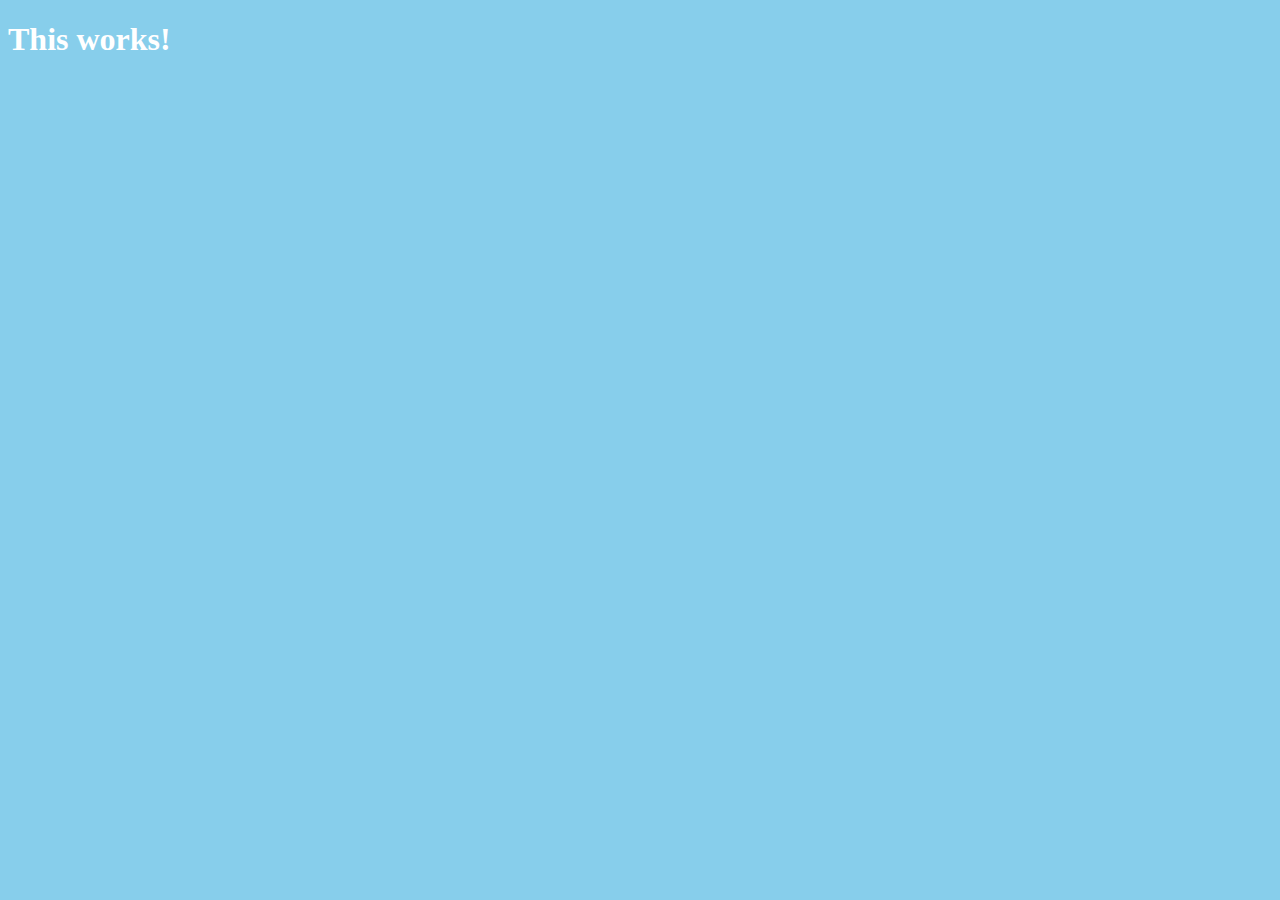
==== index.html @ b60f26b0 "simple calculator function using JavaScript" ====
<!DOCTYPE html>
<html>
  <head>
    <title>Something</title>
    <link rel="stylesheet" href="index.css"/>
  </head>
  <body>
    <h1>This works!</h1>
    <script src="index.js"></script>
  </body>
</html>
---- index.css ----
body {
  background-color: skyblue;
  color: white;
}
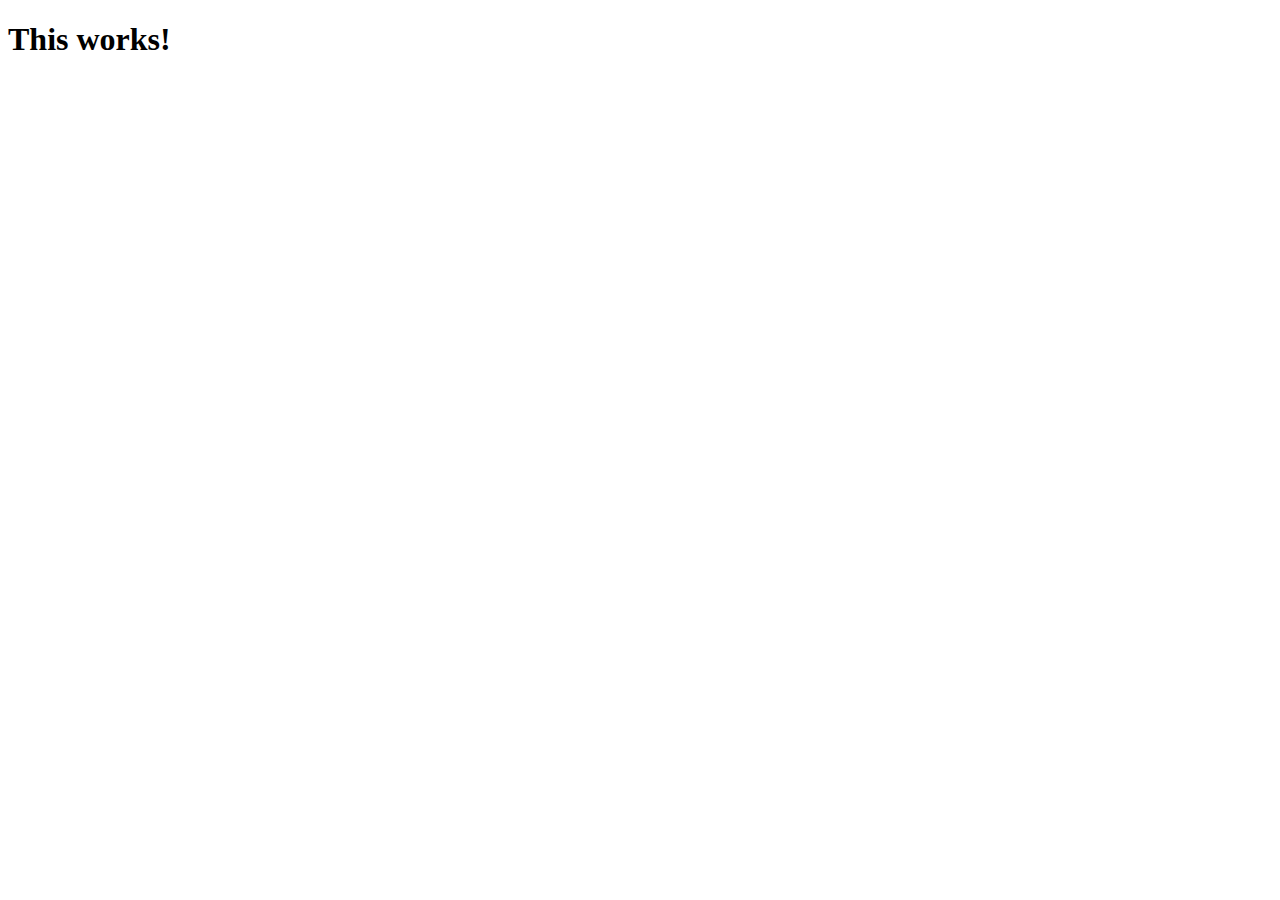
==== commit 880bf1d0: "Learning about JS DOM functions" ====
--- a/index.html
+++ b/index.html
@@ -5,7 +5,7 @@
     <link rel="stylesheet" href="index.css"/>
   </head>
   <body>
-    <h1>This works!</h1>
+    <h1 id="title">This works!</h1>
     <script src="index.js"></script>
   </body>
 </html>
--- a/index.css
+++ b/index.css
@@ -1,4 +1,3 @@
 body {
-  background-color: skyblue;
-  color: white;
+  background-color: "white";
 }
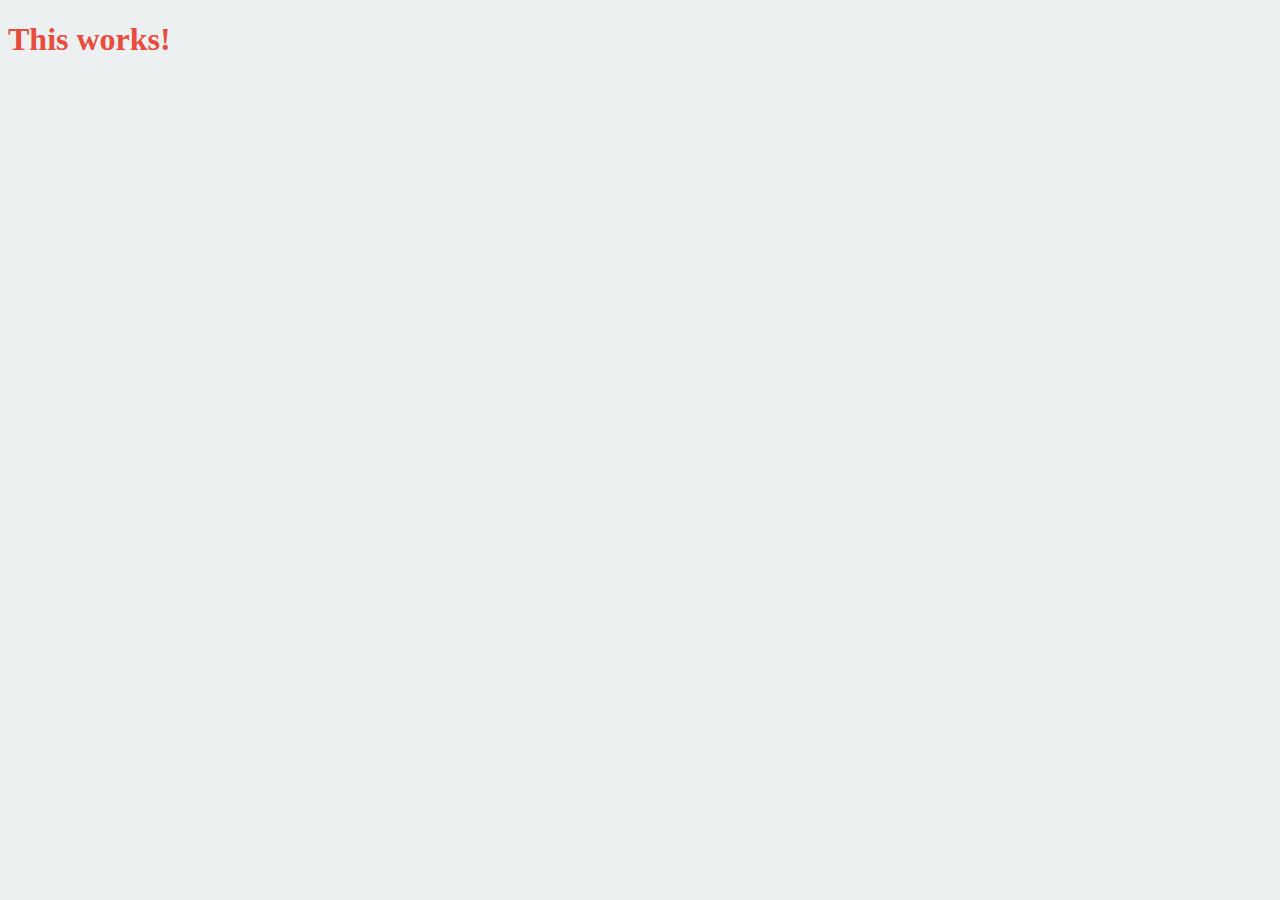
==== commit 891e3d17: "className and classList" ====
--- a/index.html
+++ b/index.html
@@ -5,7 +5,7 @@
     <link rel="stylesheet" href="index.css"/>
   </head>
   <body>
-    <h1 id="title">This works!</h1>
+    <h1 id="title" class="button">This works!</h1>
     <script src="index.js"></script>
   </body>
 </html>
--- a/index.css
+++ b/index.css
@@ -1,3 +1,16 @@
 body {
-  background-color: "white";
+  background-color: #ecf0f1;
 }
+
+.button{
+  cursor:pointer;
+}
+
+h1 {
+  color: #e74c3c;
+  transition: color 0.5s ease-in-out;
+}
+
+.clicked {
+  color:#27ae60;
+}
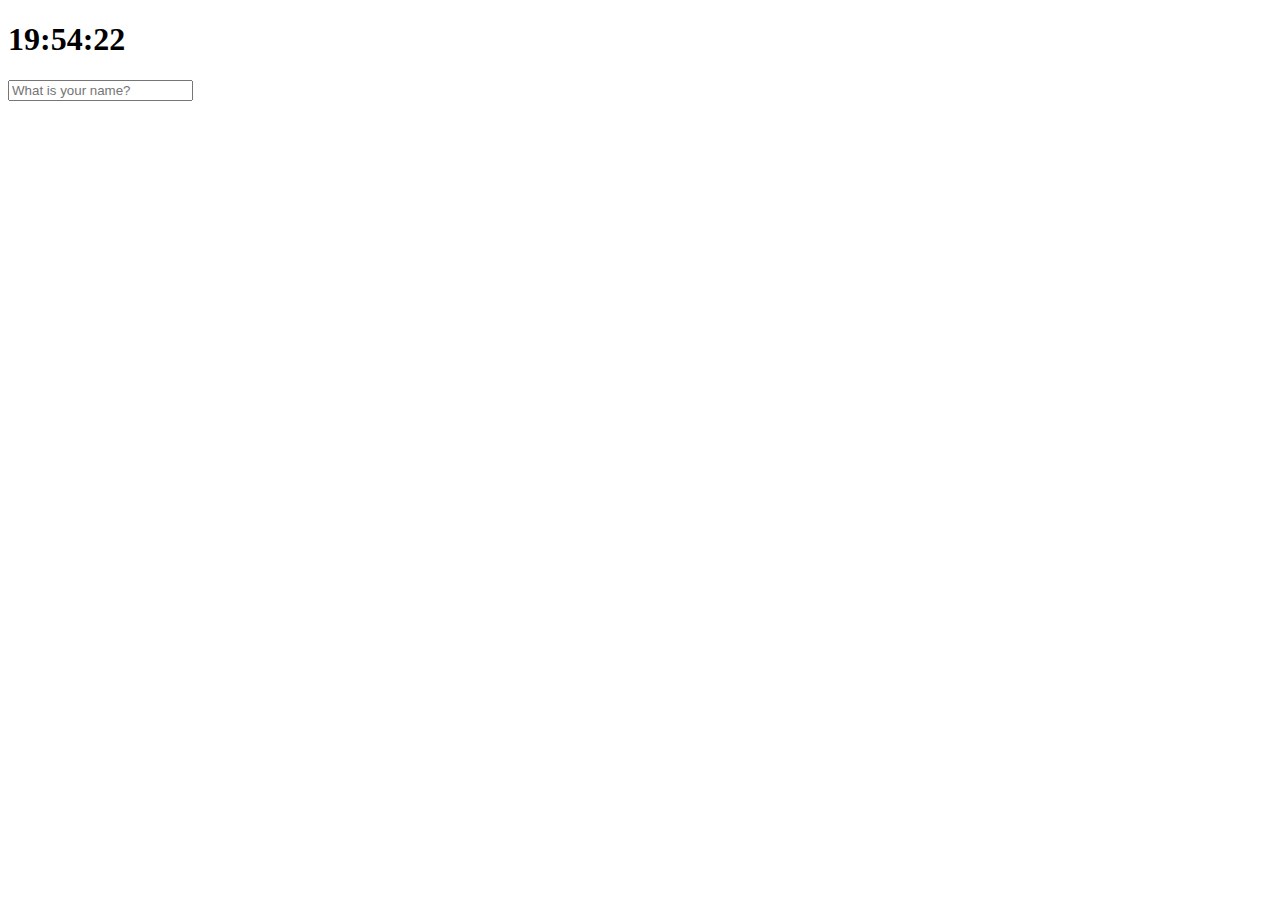
==== commit 6e74b6c8: "get the user name and store using Local Storage API" ====
--- a/index.html
+++ b/index.html
@@ -5,7 +5,14 @@
     <link rel="stylesheet" href="index.css"/>
   </head>
   <body>
-    <h1 id="title" class="button">This works!</h1>
-    <script src="index.js"></script>
+    <div class="js-clock">
+      <h1>00:00</h1>
+    </div>
+    <form class ="js-form form">
+      <input type="text" placeholder="What is your name?"/>
+    </form>
+    <h4 class="js-greetings greetings"></h4>
+    <script src="clock.js"></script>
+    <script src="greeting.js"></script>
   </body>
 </html>
--- a/index.css
+++ b/index.css
@@ -1,16 +1,17 @@
+
 body {
-  background-color: #ecf0f1;
-}
 
-.button{
-  cursor:pointer;
-}
-
-h1 {
-  color: #e74c3c;
-  transition: color 0.5s ease-in-out;
 }
 
 .clicked {
-  color:#27ae60;
+  color: #7f8c8d;
 }
+
+.form,
+.greetings {
+  display: none;
+}
+
+.showing {
+  display: block;
+}
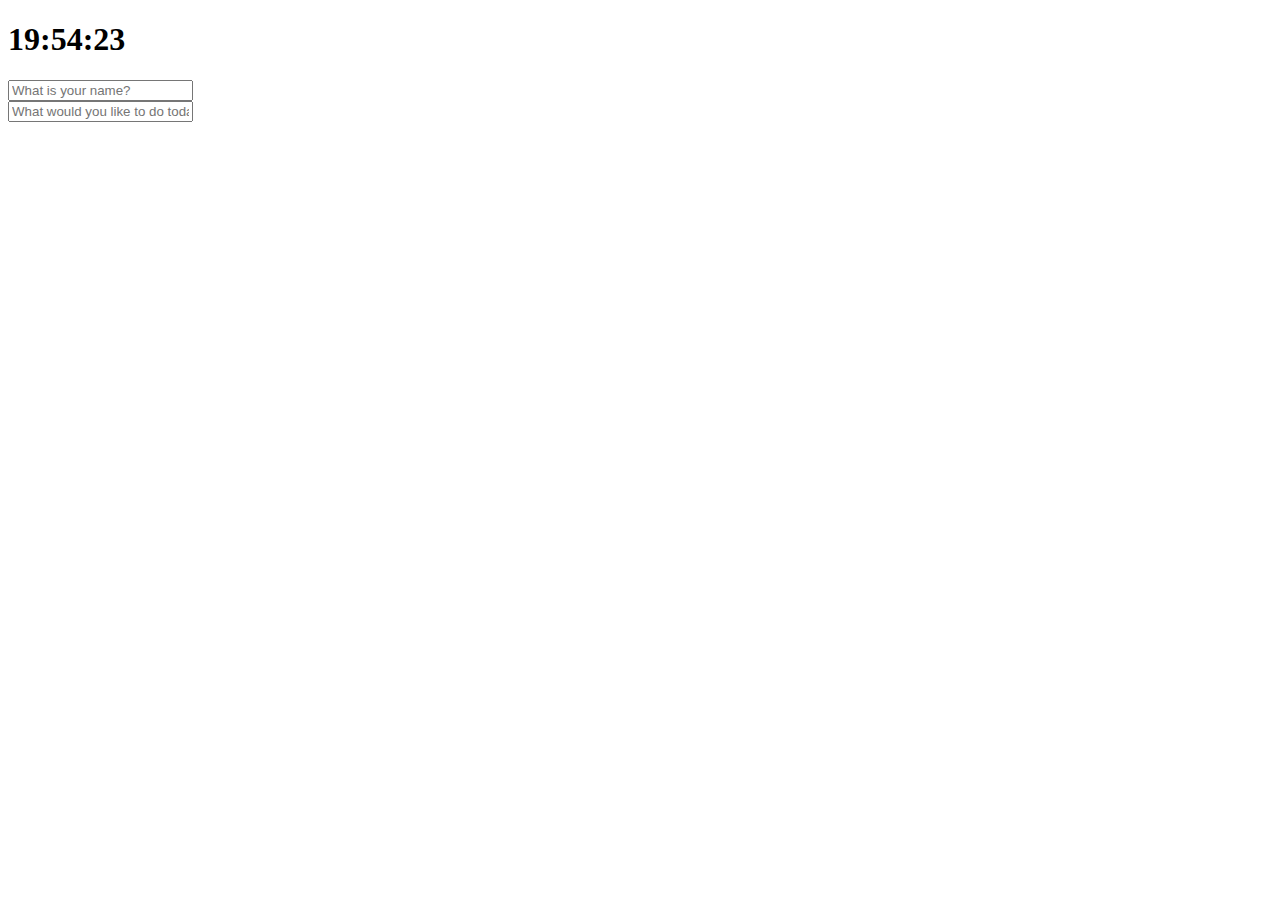
==== commit aef60bf9: "finishing up the ToDo list" ====
--- a/index.html
+++ b/index.html
@@ -2,6 +2,7 @@
 <html>
   <head>
     <title>Something</title>
+    <meta charset="utf-8"/>
     <link rel="stylesheet" href="index.css"/>
   </head>
   <body>
@@ -12,7 +13,13 @@
       <input type="text" placeholder="What is your name?"/>
     </form>
     <h4 class="js-greetings greetings"></h4>
+    <form class = "js-todoForm">
+      <input type="text" placeholder="What would you like to do today?"/>
+    </form>
+    <ul class="js-todoList">
+    </ul>
     <script src="clock.js"></script>
     <script src="greeting.js"></script>
+    <script src="todo.js"></script>
   </body>
 </html>
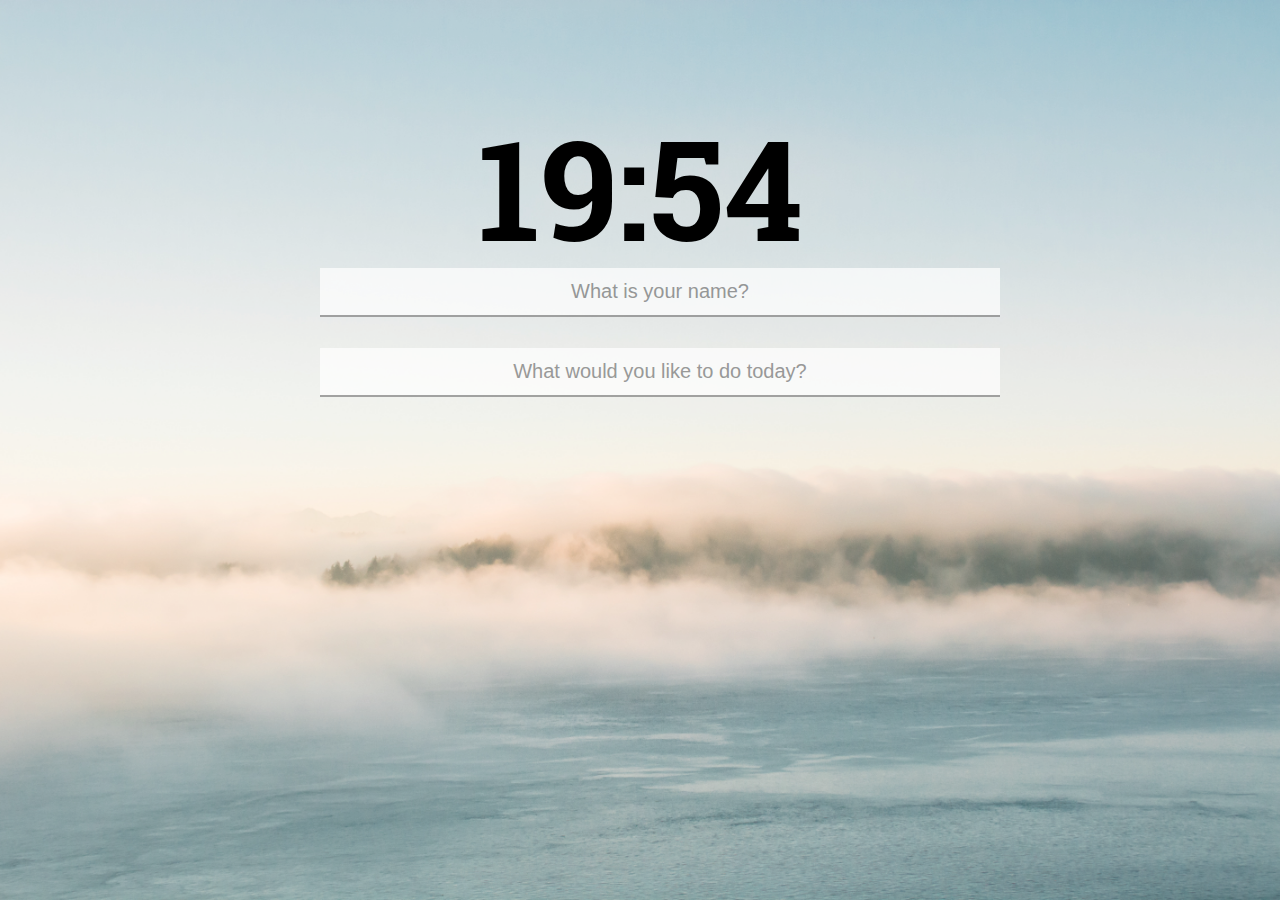
==== commit d25dc24b: "Finished" ====
--- a/index.html
+++ b/index.html
@@ -1,9 +1,10 @@
 <!DOCTYPE html>
 <html>
   <head>
-    <title>Something</title>
+    <title>Productivity Tool</title>
     <meta charset="utf-8"/>
     <link rel="stylesheet" href="index.css"/>
+    <link href="https://fonts.googleapis.com/css?family=Roboto+Slab" rel="stylesheet">
   </head>
   <body>
     <div class="js-clock">
@@ -12,14 +13,18 @@
     <form class ="js-form form">
       <input type="text" placeholder="What is your name?"/>
     </form>
-    <h4 class="js-greetings greetings"></h4>
+    <h4 class="js-greetings greetings hello"></h4>
     <form class = "js-todoForm">
       <input type="text" placeholder="What would you like to do today?"/>
     </form>
     <ul class="js-todoList">
     </ul>
-    <script src="clock.js"></script>
-    <script src="greeting.js"></script>
-    <script src="todo.js"></script>
+    <spanc class="js-weather" ></spanc>
+    <!-- JavaScript -->
+    <script src="js/clock.js"></script>
+    <script src="js/greeting.js"></script>
+    <script src="js/todo.js"></script>
+    <script src="js/bg.js"></script>
+    <script src="js/weather.js"></script>
   </body>
 </html>
--- a/index.css
+++ b/index.css
@@ -1,6 +1,19 @@
+body {
+  color: black;
+  font-family: 'Roboto Slab', serif;
+}
 
-body {
 
+button {
+  background-color: white;
+  color: black;
+  border: 2px solid #ff0000;
+  border-radius: 50%;
+}
+
+button:hover {
+  background-color: #ff0000;
+  color: white;
 }
 
 .clicked {
@@ -15,3 +28,89 @@
 .showing {
   display: block;
 }
+
+#keyframes fadeIn {
+  from {
+    opacity: 0;
+  }
+  to {
+    opacity: 1;
+  }
+}
+
+.bgImage{
+  position: absolute;
+  top: 0;
+  left: 0;
+  bottom: 0;
+  width: 100%;
+  height: 100%;
+  object-fit: cover;
+  z-index: -1;
+  animation: fadeIn 0.5s linear;
+  opacity: 0.8
+}
+
+.js-weather {
+  position: absolute;
+  top: 5px;
+  right: 18px;
+  font-size: 20px;
+}
+
+.js-clock {
+  font-size:70px;
+  text-align: center;
+}
+
+input[type=text] {
+  text-align: center;
+  font-size: 20px;
+  padding: 12px 20px;
+  margin: 8px 0;
+  display: inline-block;
+  border: none;
+  border-bottom: 2px solid grey;
+}
+
+.js-form input {
+  position: fixed;
+  left: 25%;
+  top: 13em;
+  width: 50%;
+  opacity: 0.7;
+}
+
+.js-todoForm input {
+  position: fixed;
+  left: 25%;
+  top: 17em;
+  width: 50%;
+  opacity: 0.7;
+}
+
+
+.js-greetings {
+  position: fixed;
+  left: 25%;
+  top: 5.5em;
+  text-align: center;
+  font-size: 40px;
+  width: 50%;
+}
+
+.js-todoList {
+  position: fixed;
+  left: 25%;
+  top: 19.5em;
+  font-size: 20px;
+  width: 50%;
+}
+
+li {
+  list-style:none;
+}
+
+.js-todoList span {
+  padding: 20px;
+}
